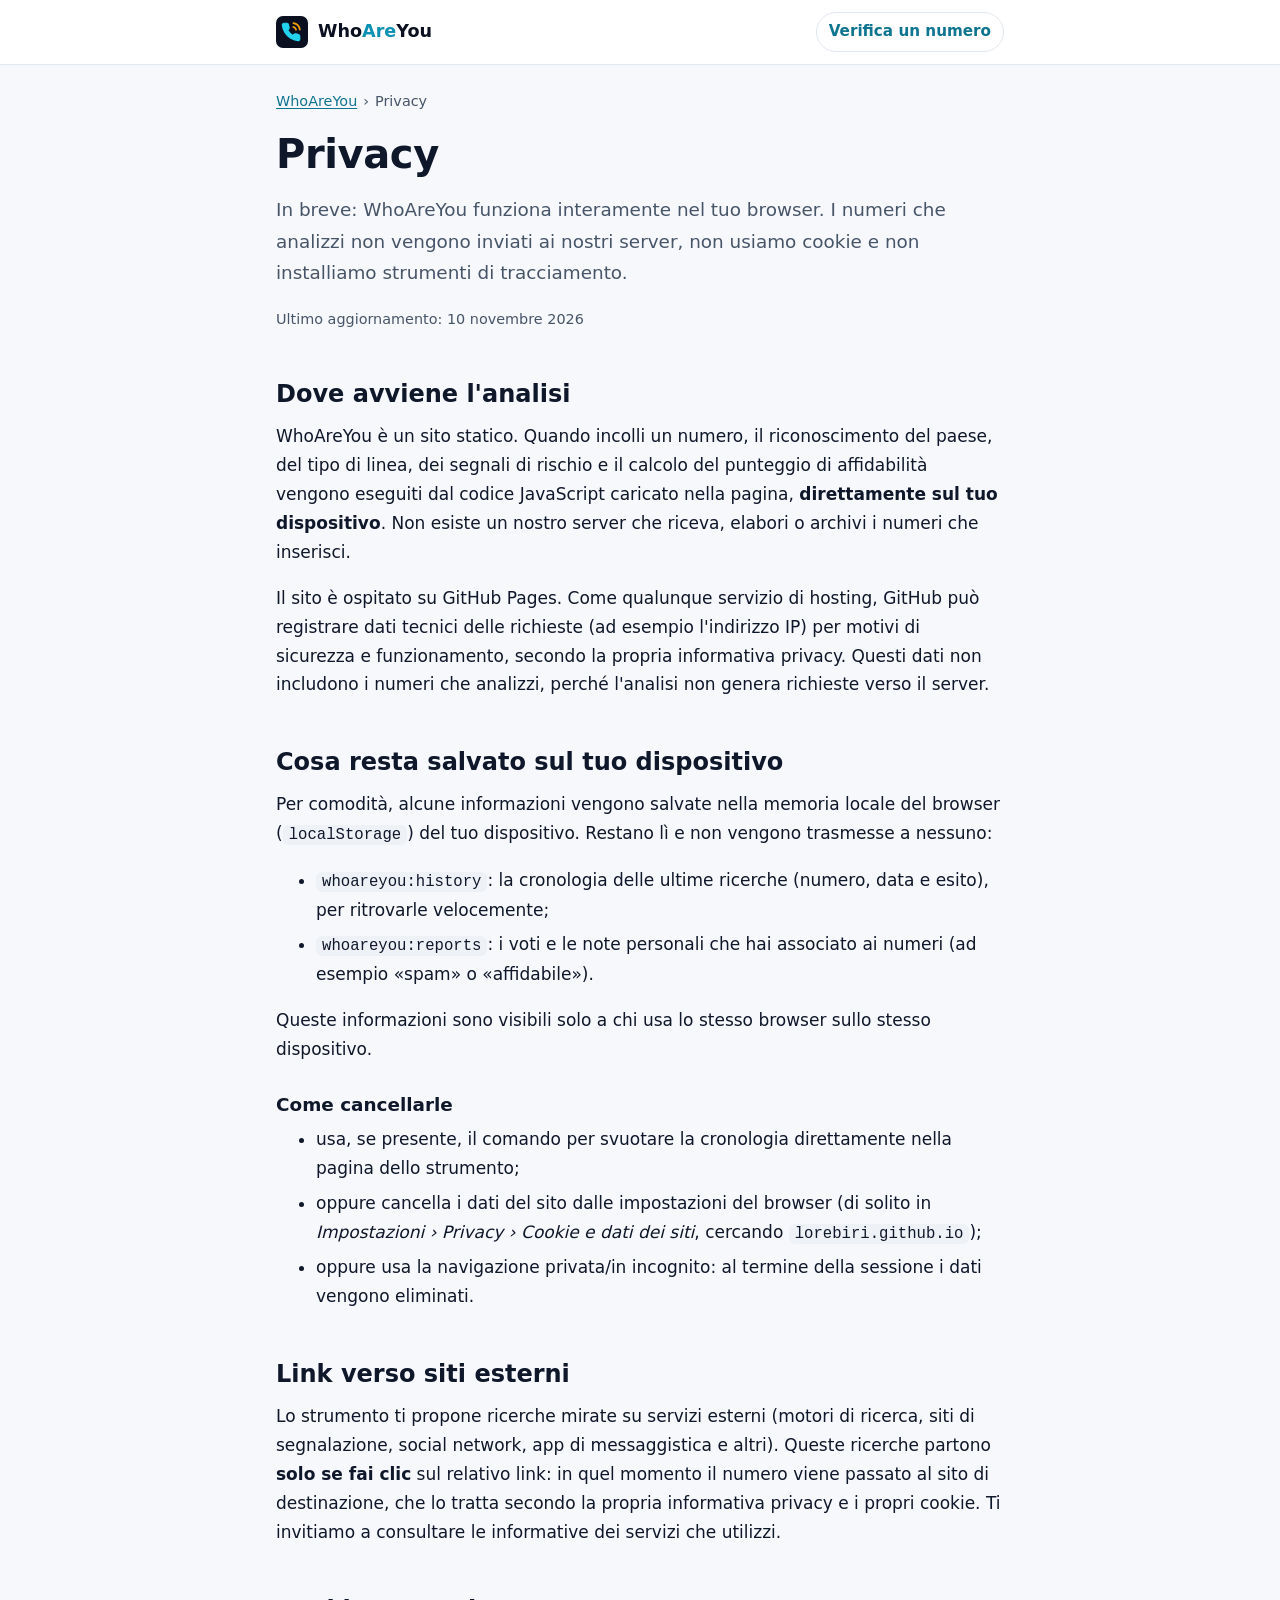
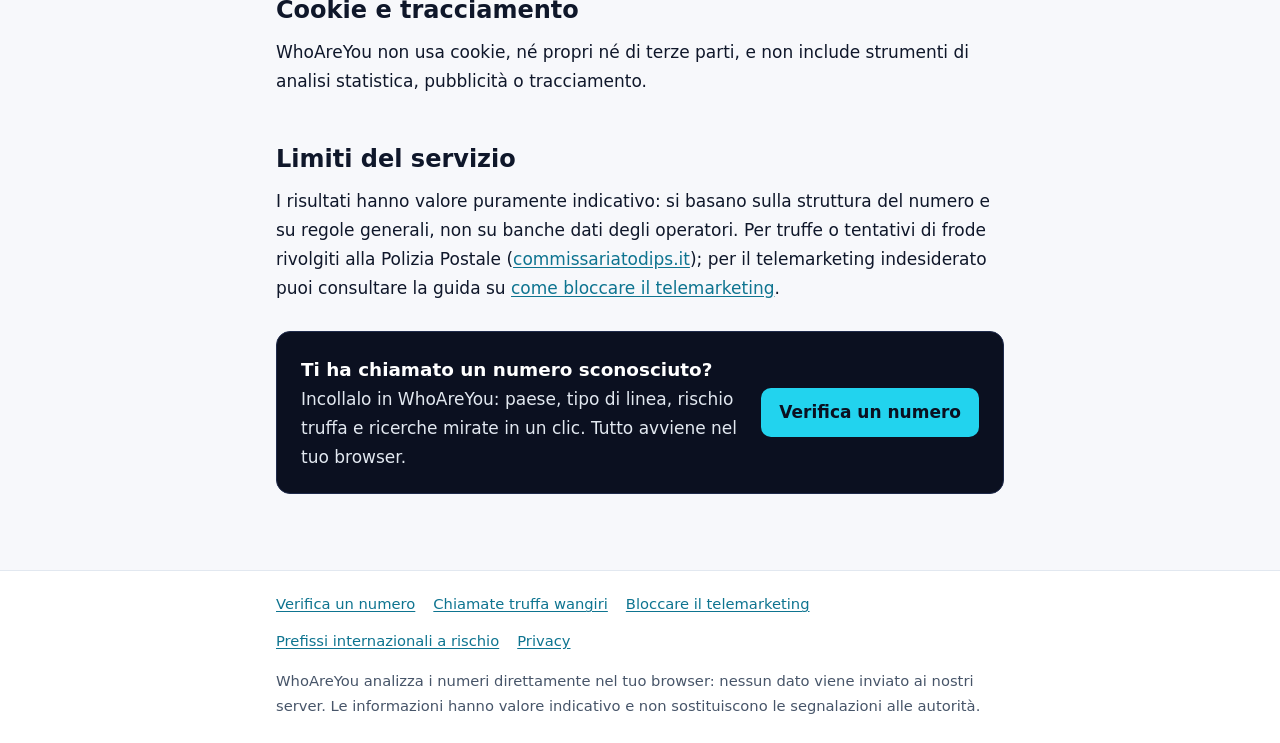
==== privacy.html @ e8cfafa0 "Add SEO guides, privacy, 404, README, icons and sitemap Co-Authored-By: Claude Opus 5.5 <noreply@ant" ====
<!doctype html>
<html lang="it">
<head>
<meta charset="utf-8">
<meta name="viewport" content="width=device-width, initial-scale=1">
<title>Privacy – WhoAreYou</title>
<meta name="description" content="Come WhoAreYou tratta i tuoi dati: l&#x27;analisi dei numeri avviene interamente nel browser, nessun dato viene inviato ai nostri server, nessun cookie di profilazione.">
<meta name="robots" content="index, follow">
<link rel="canonical" href="https://lorebiri.github.io/whoareyou/privacy.html">
<meta name="theme-color" content="#0b1020">
<link rel="icon" href="./assets/img/favicon.svg" type="image/svg+xml">
<link rel="manifest" href="./site.webmanifest">
<link rel="stylesheet" href="./assets/css/pages.css">
<meta property="og:type" content="website">
<meta property="og:site_name" content="WhoAreYou">
<meta property="og:locale" content="it_IT">
<meta property="og:title" content="Privacy – WhoAreYou">
<meta property="og:description" content="Come WhoAreYou tratta i tuoi dati: l&#x27;analisi dei numeri avviene interamente nel browser, nessun dato viene inviato ai nostri server, nessun cookie di profilazione.">
<meta property="og:url" content="https://lorebiri.github.io/whoareyou/privacy.html">
<meta property="og:image" content="https://lorebiri.github.io/whoareyou/assets/img/og-image.png">
<meta property="og:image:width" content="1200">
<meta property="og:image:height" content="630">
<meta property="og:image:alt" content="WhoAreYou – Chi mi ha chiamato? Scoprilo in un secondo">
<meta name="twitter:card" content="summary_large_image">
<meta name="twitter:title" content="Privacy – WhoAreYou">
<meta name="twitter:description" content="Come WhoAreYou tratta i tuoi dati: l&#x27;analisi dei numeri avviene interamente nel browser, nessun dato viene inviato ai nostri server, nessun cookie di profilazione.">
<meta name="twitter:image" content="https://lorebiri.github.io/whoareyou/assets/img/og-image.png">
<script type="application/ld+json">
{
  "@context": "https://schema.org",
  "@graph": [
    {
      "@type": "WebPage",
      "name": "Privacy – WhoAreYou",
      "description": "Come WhoAreYou tratta i tuoi dati: l'analisi dei numeri avviene interamente nel browser, nessun dato viene inviato ai nostri server, nessun cookie di profilazione.",
      "url": "https://lorebiri.github.io/whoareyou/privacy.html",
      "inLanguage": "it-IT"
    },
    {
      "@type": "BreadcrumbList",
      "itemListElement": [
        {
          "@type": "ListItem",
          "position": 1,
          "name": "WhoAreYou",
          "item": "https://lorebiri.github.io/whoareyou/"
        },
        {
          "@type": "ListItem",
          "position": 2,
          "name": "Privacy",
          "item": "https://lorebiri.github.io/whoareyou/privacy.html"
        }
      ]
    }
  ]
}
</script>
</head>
<body>
<a class="skip" href="#contenuto">Vai al contenuto</a>
<header class="site-header">
  <div class="wrap">
    <a class="brand" href="./" aria-label="WhoAreYou – torna allo strumento">
      <img src="./assets/img/favicon.svg" alt="" width="32" height="32">
      <span>Who<b>Are</b>You</span>
    </a>
    <a class="header-cta" href="./">Verifica un numero</a>
  </div>
</header>
<main id="contenuto" class="wrap">
<nav class="breadcrumb" aria-label="Percorso">
<ol>
<li><a href="./">WhoAreYou</a></li>
<li aria-current="page">Privacy</li>
</ol>
</nav>
<article>
<h1>Privacy</h1>
<p class="lead">In breve: WhoAreYou funziona interamente nel tuo browser. I numeri che analizzi non vengono inviati ai nostri server, non usiamo cookie e non installiamo strumenti di tracciamento.</p>
<p class="meta">Ultimo aggiornamento: 10 novembre 2026</p>

<h2>Dove avviene l'analisi</h2>
<p>WhoAreYou è un sito statico. Quando incolli un numero, il riconoscimento del paese, del tipo di linea, dei segnali di rischio e il calcolo del punteggio di affidabilità vengono eseguiti dal codice JavaScript caricato nella pagina, <strong>direttamente sul tuo dispositivo</strong>. Non esiste un nostro server che riceva, elabori o archivi i numeri che inserisci.</p>
<p>Il sito è ospitato su GitHub Pages. Come qualunque servizio di hosting, GitHub può registrare dati tecnici delle richieste (ad esempio l'indirizzo IP) per motivi di sicurezza e funzionamento, secondo la propria informativa privacy. Questi dati non includono i numeri che analizzi, perché l'analisi non genera richieste verso il server.</p>

<h2>Cosa resta salvato sul tuo dispositivo</h2>
<p>Per comodità, alcune informazioni vengono salvate nella memoria locale del browser (<code>localStorage</code>) del tuo dispositivo. Restano lì e non vengono trasmesse a nessuno:</p>
<ul>
  <li><code>whoareyou:history</code>: la cronologia delle ultime ricerche (numero, data e esito), per ritrovarle velocemente;</li>
  <li><code>whoareyou:reports</code>: i voti e le note personali che hai associato ai numeri (ad esempio «spam» o «affidabile»).</li>
</ul>
<p>Queste informazioni sono visibili solo a chi usa lo stesso browser sullo stesso dispositivo.</p>
<h3>Come cancellarle</h3>
<ul>
  <li>usa, se presente, il comando per svuotare la cronologia direttamente nella pagina dello strumento;</li>
  <li>oppure cancella i dati del sito dalle impostazioni del browser (di solito in <em>Impostazioni › Privacy › Cookie e dati dei siti</em>, cercando <code>lorebiri.github.io</code>);</li>
  <li>oppure usa la navigazione privata/in incognito: al termine della sessione i dati vengono eliminati.</li>
</ul>

<h2>Link verso siti esterni</h2>
<p>Lo strumento ti propone ricerche mirate su servizi esterni (motori di ricerca, siti di segnalazione, social network, app di messaggistica e altri). Queste ricerche partono <strong>solo se fai clic</strong> sul relativo link: in quel momento il numero viene passato al sito di destinazione, che lo tratta secondo la propria informativa privacy e i propri cookie. Ti invitiamo a consultare le informative dei servizi che utilizzi.</p>

<h2>Cookie e tracciamento</h2>
<p>WhoAreYou non usa cookie, né propri né di terze parti, e non include strumenti di analisi statistica, pubblicità o tracciamento.</p>

<h2>Limiti del servizio</h2>
<p>I risultati hanno valore puramente indicativo: si basano sulla struttura del numero e su regole generali, non su banche dati degli operatori. Per truffe o tentativi di frode rivolgiti alla Polizia Postale (<a href="https://www.commissariatodips.it/" rel="noopener">commissariatodips.it</a>); per il telemarketing indesiderato puoi consultare la guida su <a href="guide/come-bloccare-telemarketing.html">come bloccare il telemarketing</a>.</p>

<aside class="cta" aria-label="Verifica un numero">
  <p><strong>Ti ha chiamato un numero sconosciuto?</strong>
  Incollalo in WhoAreYou: paese, tipo di linea, rischio truffa e ricerche mirate in un clic. Tutto avviene nel tuo browser.</p>
  <a class="btn" href="./">Verifica un numero</a>
</aside>


</article>
</main>
<footer class="site-footer">
  <div class="wrap">
    <nav aria-label="Link utili">
      <ul>
        <li><a href="./">Verifica un numero</a></li>
        <li><a href="./guide/chiamate-truffa-wangiri.html">Chiamate truffa wangiri</a></li>
        <li><a href="./guide/come-bloccare-telemarketing.html">Bloccare il telemarketing</a></li>
        <li><a href="./guide/prefissi-internazionali-pericolosi.html">Prefissi internazionali a rischio</a></li>
        <li><a href="./privacy.html">Privacy</a></li>
      </ul>
    </nav>
    <p>WhoAreYou analizza i numeri direttamente nel tuo browser: nessun dato viene inviato ai nostri server. Le informazioni hanno valore indicativo e non sostituiscono le segnalazioni alle autorità.</p>
  </div>
</footer>
</body>
</html>
---- assets/css/pages.css ----
/* WhoAreYou – stile minimo per guide, privacy e 404 (indipendente da style.css) */
:root {
  --bg: #f7f8fb;
  --surface: #ffffff;
  --text: #0f172a;
  --muted: #475569;
  --border: #e2e8f0;
  --brand: #0b1020;
  --accent: #0891b2;
  --accent-strong: #0e7490;
  --warn: #b45309;
  --warn-bg: #fff7ed;
  --cta-bg: #0b1020;
  --cta-text: #e2e8f0;
  --cta-accent: #22d3ee;
  --code-bg: #eef2f7;
  --radius: 14px;
  color-scheme: light dark;
}
@media (prefers-color-scheme: dark) {
  :root {
    --bg: #0b1020;
    --surface: #111833;
    --text: #e2e8f0;
    --muted: #94a3b8;
    --border: #1f2a4a;
    --brand: #e2e8f0;
    --accent: #22d3ee;
    --accent-strong: #67e8f9;
    --warn: #f59e0b;
    --warn-bg: #2a1d08;
    --cta-bg: #0f1a3a;
    --cta-text: #e2e8f0;
    --cta-accent: #22d3ee;
    --code-bg: #18213f;
  }
}
*, *::before, *::after { box-sizing: border-box; }
html { -webkit-text-size-adjust: 100%; }
body {
  margin: 0;
  background: var(--bg);
  color: var(--text);
  font: 17px/1.7 system-ui, -apple-system, "Segoe UI", Roboto, "Helvetica Neue", Arial, sans-serif;
}
a { color: var(--accent-strong); text-underline-offset: 2px; }
a:hover { color: var(--accent); }
a:focus-visible, button:focus-visible { outline: 3px solid var(--accent); outline-offset: 2px; border-radius: 4px; }
img, svg { max-width: 100%; height: auto; }

.skip { position: absolute; left: -9999px; }
.skip:focus { left: 16px; top: 8px; background: var(--surface); padding: 6px 10px; z-index: 10; }

.site-header {
  border-bottom: 1px solid var(--border);
  background: var(--surface);
}
.site-header .wrap { display: flex; align-items: center; justify-content: space-between; gap: 12px; padding-top: 12px; padding-bottom: 12px; }
.brand { display: inline-flex; align-items: center; gap: 10px; font-weight: 800; font-size: 1.1rem; color: var(--brand); text-decoration: none; }
.brand img { width: 32px; height: 32px; }
.brand span b { color: var(--accent); font-weight: 800; }
.header-cta { font-size: .95rem; font-weight: 600; text-decoration: none; padding: 6px 12px; border: 1px solid var(--border); border-radius: 999px; white-space: nowrap; }

.wrap { max-width: 760px; margin: 0 auto; padding-left: 16px; padding-right: 16px; }
main.wrap { padding-top: 24px; padding-bottom: 48px; }

.breadcrumb { font-size: .9rem; color: var(--muted); margin: 0 0 12px; }
.breadcrumb ol { list-style: none; padding: 0; margin: 0; display: flex; flex-wrap: wrap; gap: 4px; }
.breadcrumb li + li::before { content: "›"; margin: 0 6px 0 2px; color: var(--muted); }

h1 { font-size: clamp(1.8rem, 4.5vw, 2.5rem); line-height: 1.2; margin: .2em 0 .4em; letter-spacing: -.01em; }
h2 { font-size: 1.5rem; line-height: 1.3; margin: 2em 0 .5em; }
h3 { font-size: 1.15rem; line-height: 1.35; margin: 1.6em 0 .4em; }
p, ul, ol { margin: 0 0 1em; }
li { margin-bottom: .35em; }
.lead { font-size: 1.15rem; color: var(--muted); }
.meta { font-size: .9rem; color: var(--muted); }
code, kbd { font-family: ui-monospace, SFMono-Regular, Menlo, Consolas, monospace; font-size: .92em; background: var(--code-bg); padding: 1px 6px; border-radius: 6px; }

.toc { background: var(--surface); border: 1px solid var(--border); border-radius: var(--radius); padding: 14px 20px; margin: 20px 0; }
.toc strong { display: block; margin-bottom: 4px; }
.toc ol { margin: 0; padding-left: 20px; }

.callout { border-left: 4px solid var(--warn); background: var(--warn-bg); padding: 12px 16px; border-radius: 0 10px 10px 0; margin: 1.2em 0; }
.callout p:last-child { margin-bottom: 0; }

.cta {
  background: var(--cta-bg);
  color: var(--cta-text);
  border-radius: var(--radius);
  padding: 22px 24px;
  margin: 28px 0;
  display: flex; flex-wrap: wrap; align-items: center; justify-content: space-between; gap: 14px;
  border: 1px solid #1f2a4a;
}
.cta p { margin: 0; flex: 1 1 280px; }
.cta strong { display: block; font-size: 1.15rem; color: #fff; }
.cta .btn {
  display: inline-block; background: var(--cta-accent); color: #0b1020; font-weight: 700;
  text-decoration: none; padding: 10px 18px; border-radius: 10px; white-space: nowrap;
}
.cta .btn:hover { filter: brightness(1.08); color: #0b1020; }

.table-wrap { overflow-x: auto; margin: 1em 0 1.4em; border: 1px solid var(--border); border-radius: 10px; }
table { width: 100%; border-collapse: collapse; font-size: .95rem; background: var(--surface); }
th, td { text-align: left; padding: 9px 12px; border-bottom: 1px solid var(--border); vertical-align: top; }
th { font-weight: 700; background: var(--code-bg); }
tr:last-child td { border-bottom: 0; }

.faq details { background: var(--surface); border: 1px solid var(--border); border-radius: 10px; padding: 10px 16px; margin-bottom: 10px; }
.faq summary { cursor: pointer; font-weight: 650; }
.faq details[open] summary { margin-bottom: 6px; }
.faq details p:last-child { margin-bottom: 0; }

.related { border-top: 1px solid var(--border); margin-top: 2.5em; padding-top: 1em; }

.site-footer { border-top: 1px solid var(--border); background: var(--surface); color: var(--muted); font-size: .92rem; }
.site-footer .wrap { padding-top: 20px; padding-bottom: 28px; }
.site-footer nav ul { list-style: none; padding: 0; margin: 0 0 10px; display: flex; flex-wrap: wrap; gap: 6px 18px; }
.site-footer p { margin: 0; }

.center { text-align: center; }
.big-code { font-size: clamp(4rem, 18vw, 7rem); font-weight: 800; line-height: 1; color: var(--accent); margin: .2em 0 0; }

@media (max-width: 520px) {
  body { font-size: 16px; }
  .header-cta { display: none; }
  .cta { padding: 18px; }
}
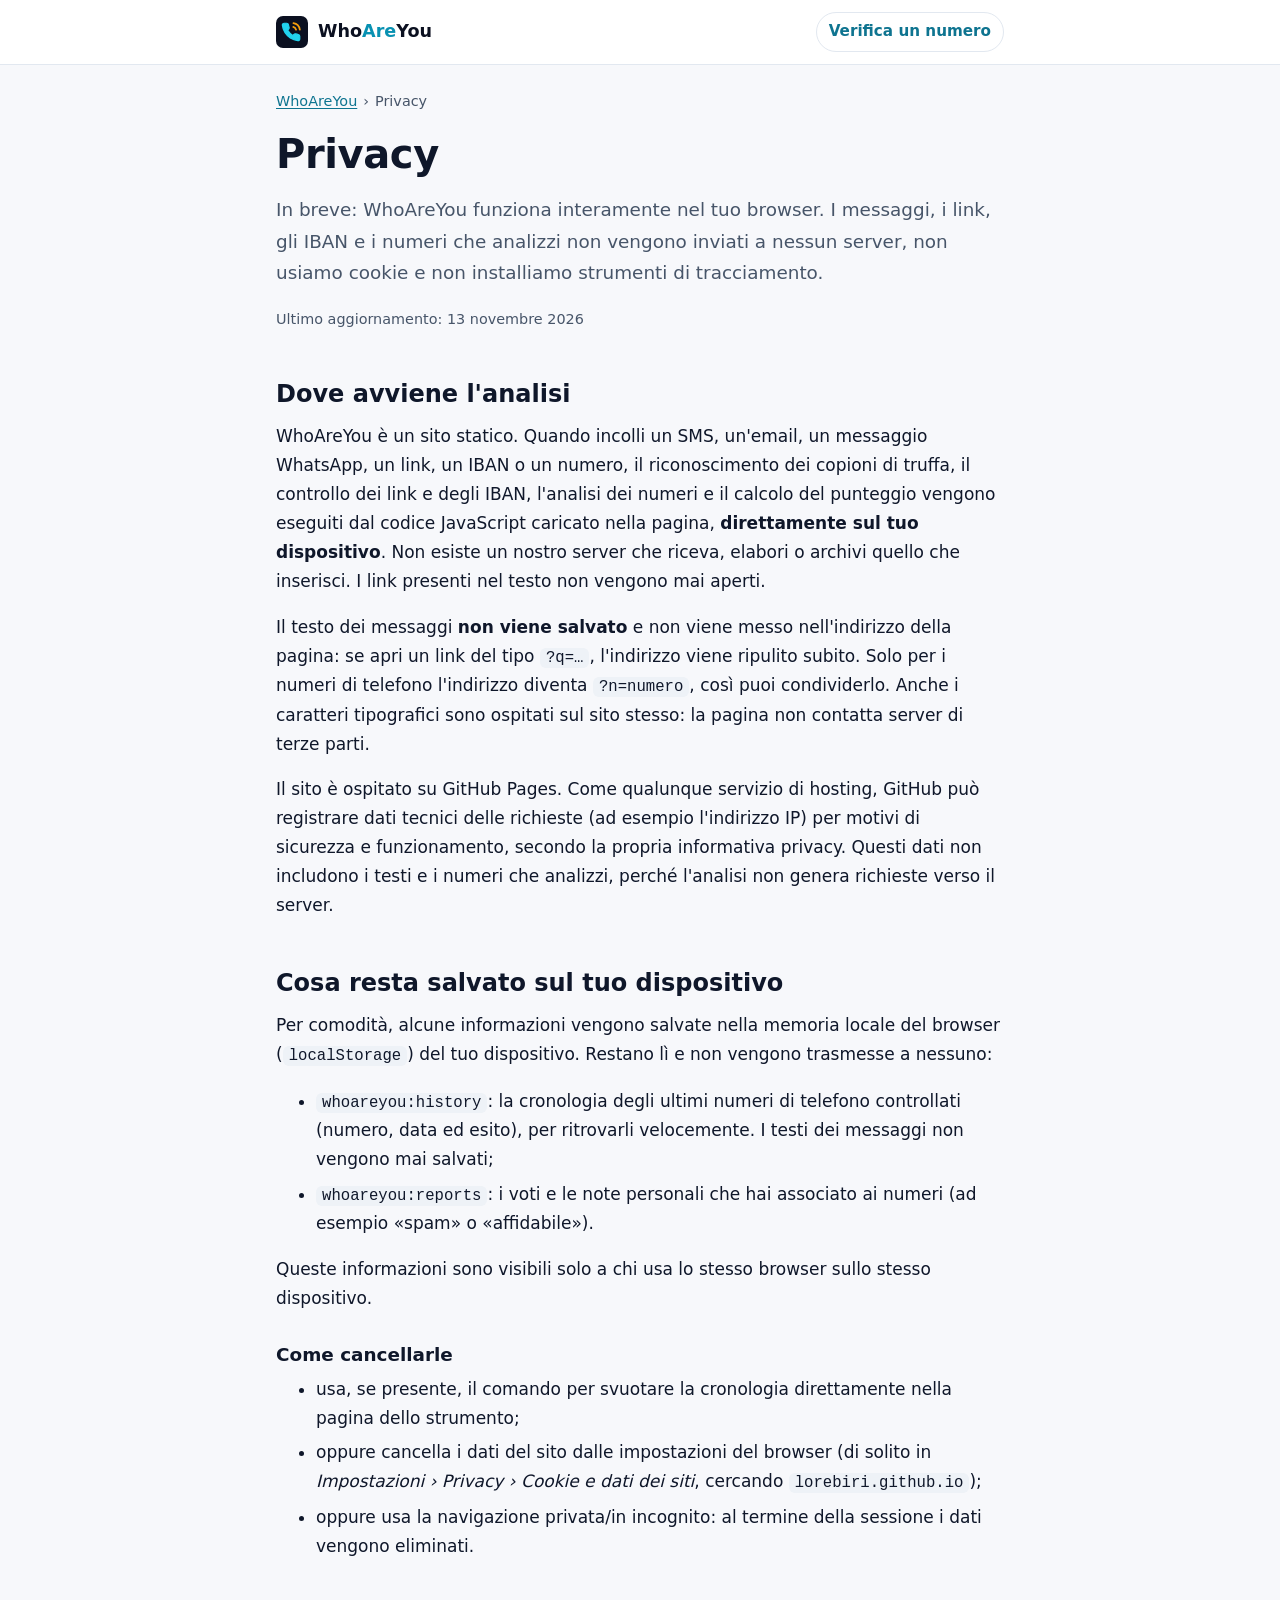
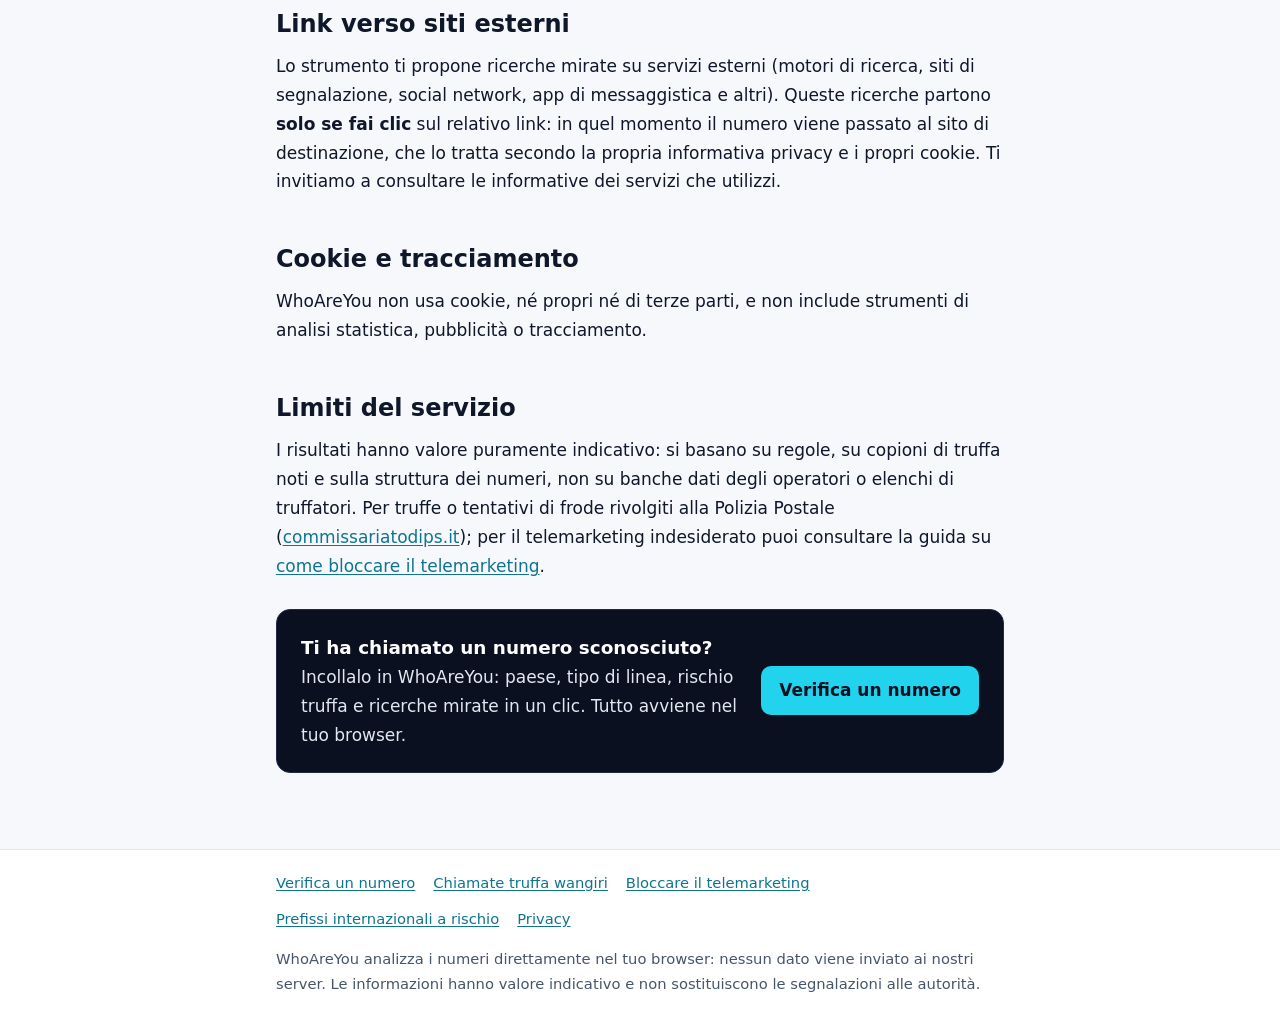
==== commit 6c705f58: "Debug: font ospitato sul sito, CSP e informativa privacy aggiornata La home caricava il font da Goog" ====
--- a/privacy.html
+++ b/privacy.html
@@ -4,7 +4,7 @@
 <meta charset="utf-8">
 <meta name="viewport" content="width=device-width, initial-scale=1">
 <title>Privacy – WhoAreYou</title>
-<meta name="description" content="Come WhoAreYou tratta i tuoi dati: l&#x27;analisi dei numeri avviene interamente nel browser, nessun dato viene inviato ai nostri server, nessun cookie di profilazione.">
+<meta name="description" content="Come WhoAreYou tratta i tuoi dati: l&#x27;analisi di messaggi, link, IBAN e numeri avviene interamente nel browser, nessun dato viene inviato ai nostri server, nessun cookie di profilazione.">
 <meta name="robots" content="index, follow">
 <link rel="canonical" href="https://lorebiri.github.io/whoareyou/privacy.html">
 <meta name="theme-color" content="#0b1020">
@@ -15,7 +15,7 @@
 <meta property="og:site_name" content="WhoAreYou">
 <meta property="og:locale" content="it_IT">
 <meta property="og:title" content="Privacy – WhoAreYou">
-<meta property="og:description" content="Come WhoAreYou tratta i tuoi dati: l&#x27;analisi dei numeri avviene interamente nel browser, nessun dato viene inviato ai nostri server, nessun cookie di profilazione.">
+<meta property="og:description" content="Come WhoAreYou tratta i tuoi dati: l&#x27;analisi di messaggi, link, IBAN e numeri avviene interamente nel browser, nessun dato viene inviato ai nostri server, nessun cookie di profilazione.">
 <meta property="og:url" content="https://lorebiri.github.io/whoareyou/privacy.html">
 <meta property="og:image" content="https://lorebiri.github.io/whoareyou/assets/img/og-image.png">
 <meta property="og:image:width" content="1200">
@@ -23,7 +23,7 @@
 <meta property="og:image:alt" content="WhoAreYou – Chi mi ha chiamato? Scoprilo in un secondo">
 <meta name="twitter:card" content="summary_large_image">
 <meta name="twitter:title" content="Privacy – WhoAreYou">
-<meta name="twitter:description" content="Come WhoAreYou tratta i tuoi dati: l&#x27;analisi dei numeri avviene interamente nel browser, nessun dato viene inviato ai nostri server, nessun cookie di profilazione.">
+<meta name="twitter:description" content="Come WhoAreYou tratta i tuoi dati: l&#x27;analisi di messaggi, link, IBAN e numeri avviene interamente nel browser, nessun dato viene inviato ai nostri server, nessun cookie di profilazione.">
 <meta name="twitter:image" content="https://lorebiri.github.io/whoareyou/assets/img/og-image.png">
 <script type="application/ld+json">
 {
@@ -32,7 +32,7 @@
     {
       "@type": "WebPage",
       "name": "Privacy – WhoAreYou",
-      "description": "Come WhoAreYou tratta i tuoi dati: l'analisi dei numeri avviene interamente nel browser, nessun dato viene inviato ai nostri server, nessun cookie di profilazione.",
+      "description": "Come WhoAreYou tratta i tuoi dati: l'analisi di messaggi, link, IBAN e numeri avviene interamente nel browser, nessun dato viene inviato ai nostri server, nessun cookie di profilazione.",
       "url": "https://lorebiri.github.io/whoareyou/privacy.html",
       "inLanguage": "it-IT"
     },
@@ -77,17 +77,18 @@
 </nav>
 <article>
 <h1>Privacy</h1>
-<p class="lead">In breve: WhoAreYou funziona interamente nel tuo browser. I numeri che analizzi non vengono inviati ai nostri server, non usiamo cookie e non installiamo strumenti di tracciamento.</p>
-<p class="meta">Ultimo aggiornamento: 10 novembre 2026</p>
+<p class="lead">In breve: WhoAreYou funziona interamente nel tuo browser. I messaggi, i link, gli IBAN e i numeri che analizzi non vengono inviati a nessun server, non usiamo cookie e non installiamo strumenti di tracciamento.</p>
+<p class="meta">Ultimo aggiornamento: 13 novembre 2026</p>
 
 <h2>Dove avviene l'analisi</h2>
-<p>WhoAreYou è un sito statico. Quando incolli un numero, il riconoscimento del paese, del tipo di linea, dei segnali di rischio e il calcolo del punteggio di affidabilità vengono eseguiti dal codice JavaScript caricato nella pagina, <strong>direttamente sul tuo dispositivo</strong>. Non esiste un nostro server che riceva, elabori o archivi i numeri che inserisci.</p>
-<p>Il sito è ospitato su GitHub Pages. Come qualunque servizio di hosting, GitHub può registrare dati tecnici delle richieste (ad esempio l'indirizzo IP) per motivi di sicurezza e funzionamento, secondo la propria informativa privacy. Questi dati non includono i numeri che analizzi, perché l'analisi non genera richieste verso il server.</p>
+<p>WhoAreYou è un sito statico. Quando incolli un SMS, un'email, un messaggio WhatsApp, un link, un IBAN o un numero, il riconoscimento dei copioni di truffa, il controllo dei link e degli IBAN, l'analisi dei numeri e il calcolo del punteggio vengono eseguiti dal codice JavaScript caricato nella pagina, <strong>direttamente sul tuo dispositivo</strong>. Non esiste un nostro server che riceva, elabori o archivi quello che inserisci. I link presenti nel testo non vengono mai aperti.</p>
+<p>Il testo dei messaggi <strong>non viene salvato</strong> e non viene messo nell'indirizzo della pagina: se apri un link del tipo <code>?q=…</code>, l'indirizzo viene ripulito subito. Solo per i numeri di telefono l'indirizzo diventa <code>?n=numero</code>, così puoi condividerlo. Anche i caratteri tipografici sono ospitati sul sito stesso: la pagina non contatta server di terze parti.</p>
+<p>Il sito è ospitato su GitHub Pages. Come qualunque servizio di hosting, GitHub può registrare dati tecnici delle richieste (ad esempio l'indirizzo IP) per motivi di sicurezza e funzionamento, secondo la propria informativa privacy. Questi dati non includono i testi e i numeri che analizzi, perché l'analisi non genera richieste verso il server.</p>
 
 <h2>Cosa resta salvato sul tuo dispositivo</h2>
 <p>Per comodità, alcune informazioni vengono salvate nella memoria locale del browser (<code>localStorage</code>) del tuo dispositivo. Restano lì e non vengono trasmesse a nessuno:</p>
 <ul>
-  <li><code>whoareyou:history</code>: la cronologia delle ultime ricerche (numero, data e esito), per ritrovarle velocemente;</li>
+  <li><code>whoareyou:history</code>: la cronologia degli ultimi numeri di telefono controllati (numero, data ed esito), per ritrovarli velocemente. I testi dei messaggi non vengono mai salvati;</li>
   <li><code>whoareyou:reports</code>: i voti e le note personali che hai associato ai numeri (ad esempio «spam» o «affidabile»).</li>
 </ul>
 <p>Queste informazioni sono visibili solo a chi usa lo stesso browser sullo stesso dispositivo.</p>
@@ -105,7 +106,7 @@
 <p>WhoAreYou non usa cookie, né propri né di terze parti, e non include strumenti di analisi statistica, pubblicità o tracciamento.</p>
 
 <h2>Limiti del servizio</h2>
-<p>I risultati hanno valore puramente indicativo: si basano sulla struttura del numero e su regole generali, non su banche dati degli operatori. Per truffe o tentativi di frode rivolgiti alla Polizia Postale (<a href="https://www.commissariatodips.it/" rel="noopener">commissariatodips.it</a>); per il telemarketing indesiderato puoi consultare la guida su <a href="guide/come-bloccare-telemarketing.html">come bloccare il telemarketing</a>.</p>
+<p>I risultati hanno valore puramente indicativo: si basano su regole, su copioni di truffa noti e sulla struttura dei numeri, non su banche dati degli operatori o elenchi di truffatori. Per truffe o tentativi di frode rivolgiti alla Polizia Postale (<a href="https://www.commissariatodips.it/" rel="noopener">commissariatodips.it</a>); per il telemarketing indesiderato puoi consultare la guida su <a href="guide/come-bloccare-telemarketing.html">come bloccare il telemarketing</a>.</p>
 
 <aside class="cta" aria-label="Verifica un numero">
   <p><strong>Ti ha chiamato un numero sconosciuto?</strong>
